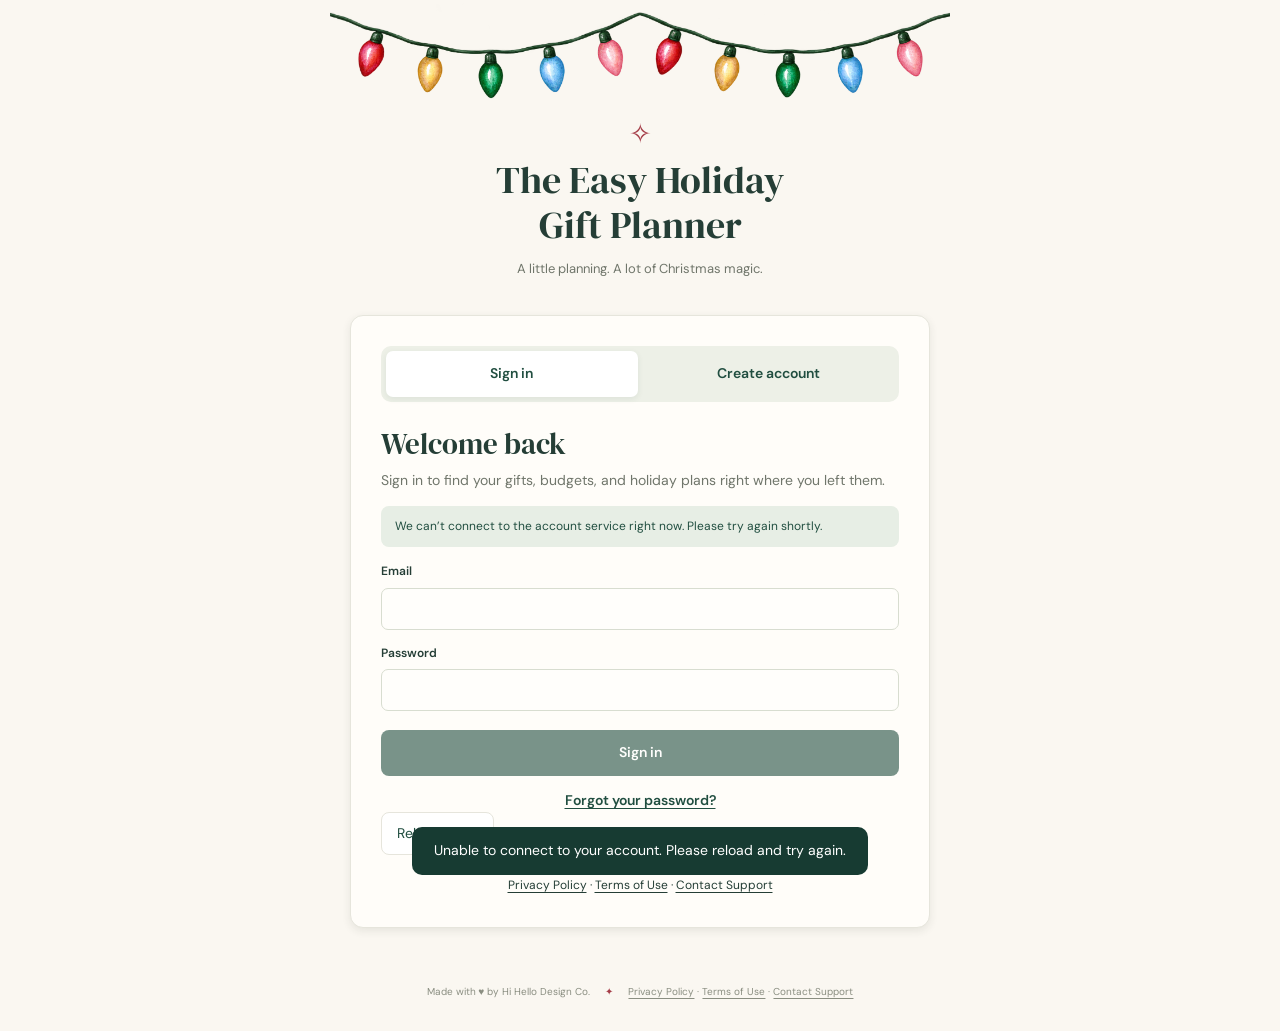
==== index.html @ e1083a90 "Add files via upload" ====
<!doctype html>
<html lang="en"><head><meta charset="utf-8"><meta name="viewport" content="width=device-width,initial-scale=1"><meta name="theme-color" content="#214e40"><meta name="description" content="A little planning. A lot of Christmas magic. Your gifts, holiday budget, and wrapping plans in one beautiful place."><title>The Easy Holiday Gift Planner</title><link rel="stylesheet" href="style.css"><script src="config.js"></script><script src="model.js"></script><script src="app.js" defer></script></head><body class="auth-locked">
<a class="skip" href="#main">Skip to content</a><aside id="sidebar"><a class="brand" href="#dashboard"><span class="brand-icon">✧</span><span class="brand-name">The Easy Holiday<br><b>Gift Planner</b></span></a><nav aria-label="Main navigation"><a href="#dashboard" data-page="dashboard"><img class="nav-icon" src="assets/dashboard-icon.png" alt="" aria-hidden="true"> Dashboard</a><a href="#gifts" data-page="gifts"><img class="nav-icon" src="assets/gift-log.png" alt="" aria-hidden="true"> Gift log <small id="gift-count"></small></a><a href="#setup" data-page="setup"><img class="nav-icon" src="assets/setup-icon.png" alt="" aria-hidden="true"> Setup & budget</a><a href="#account" data-page="account"><img class="nav-icon" src="assets/account-icon.png" alt="" aria-hidden="true"> Account & backups</a></nav><div class="sidebar-note"><span>✶</span><p>More thoughtful giving.<br>Less last-minute rushing.</p></div><div class="save-state" id="save-state" role="status">Opening your planner…</div><div class="side-bottom">Made for a little peace & joy.</div></aside>
<div class="shell"><header class="topbar"><div><span class="eyebrow">YOUR COZY CHRISTMAS COMPANION</span><span id="mode-pill" class="pill"></span></div><button class="primary" data-action="add">＋ Add a gift</button></header><main id="main" tabindex="-1"></main><footer>Made with ♥ by Hi Hello Design Co. <span>✦</span> <a href="#privacy" data-legal="privacy">Privacy Policy</a> · <a href="#terms" data-legal="terms">Terms of Use</a> · <a href="mailto:nichole@hihellodesign.com">Contact Support</a></footer></div>
<dialog id="gift-dialog"><form id="gift-form"><div class="modal-head"><div><span class="eyebrow">SOMETHING JUST FOR THEM</span><h2 id="gift-title">Add a Gift</h2></div><button type="button" class="icon-button" data-close aria-label="Close gift form">×</button></div><input type="hidden" name="id"><div class="form-grid"><label>Recipient name<input name="recipient" required maxlength="100" placeholder="Who is it for?" autocomplete="off"></label><label>Category<select name="category" required></select></label><label class="wide">Gift<input name="name" required maxlength="200" placeholder="A thoughtful little something…"></label><label>Gift type<select name="type"><option value="gift">Present</option><option value="stocking">Stocking stuffer</option></select></label><label>Buy by (optional)<input type="date" name="buyBy"></label><label>Gift cost ($)<input type="number" name="cost" min="0" max="1000000" step="0.01" placeholder="Not priced yet"></label><label>Shipping cost ($)<input type="number" name="shipping" min="0" max="1000000" step="0.01" value="0"></label><label>Delivery option<select name="delivery"><option value="in-person">In-person</option><option value="shipped">Shipped</option></select></label><label>Gift status<select name="status"><option value="not wrapped">Not wrapped</option><option value="wrapped">Wrapped</option><option value="shipped">Shipped</option></select></label><label class="check-label wide"><input type="checkbox" name="purchased"> Purchased <span>Count this gift and its shipping cost in spending.</span></label><label class="wide">Recipient address<textarea name="address" rows="2" maxlength="1000" placeholder="Mailing address, if shipping"></textarea></label><label class="wide">Product or tracking link<input type="url" name="link" placeholder="https://example.com/item" pattern="https?://.+" title="Enter a complete http:// or https:// link" maxlength="2000"></label><label class="wide">Notes<textarea name="notes" rows="2" maxlength="2000" placeholder="Size, favorite color, hiding spot…"></textarea></label></div><p id="gift-error" role="alert" class="error"></p><div class="modal-footer"><button type="button" class="ghost" data-close>Cancel</button><button class="primary" type="submit">Save gift</button></div></form></dialog>
<dialog id="category-dialog"><form id="category-delete-form"><h2>Move gifts before deleting</h2><p id="category-delete-message"></p><label>Move these gifts to<select id="category-reassign" required></select></label><div class="modal-footer"><button type="button" class="ghost" data-close>Cancel</button><button type="submit" class="danger">Move gifts & delete category</button></div></form></dialog><dialog id="password-dialog"><form id="password-form"><h2>A fresh password</h2><label>New password<input type="password" name="password" autocomplete="new-password" minlength="8" required></label><p id="password-error" class="error" role="alert"></p><div class="modal-footer"><button class="primary" type="submit">Update password</button></div></form></dialog><div id="toast" role="status"></div><input type="file" id="restore-file" accept="application/json,.json" hidden>
</body></html>
---- style.css ----
@import url('https://fonts.googleapis.com/css2?family=DM+Sans:wght@400;500;600;700&family=DM+Serif+Display:ital@0;1&family=Sacramento&display=swap');
:root{--green:#214e40;--deep:#173b32;--red:#a53d48;--sage:#e7eee5;--cream:#faf7f1;--ink:#253e36;--muted:#70766b;--border:#e6e5dc;--blush:#f5e8e5;--gold:#ad7b30}*{box-sizing:border-box}body{margin:0;background:var(--cream);color:var(--ink);font:14px/1.55 'DM Sans',sans-serif}button,input,select,textarea{font:inherit}button,a,input,select,textarea{touch-action:manipulation}button{cursor:pointer}a{color:var(--green)}button:disabled{opacity:.6;cursor:wait}button:focus-visible,a:focus-visible,input:focus-visible,select:focus-visible,textarea:focus-visible{outline:3px solid #ae7d38;outline-offset:3px}h1,h2,h3,p{margin-top:0}h1,h2,h3{font-family:'DM Serif Display',Georgia,serif;font-weight:400;line-height:1.2}h1{font-size:40px;margin-bottom:10px}h2{font-size:25px;margin-bottom:8px}h3{font-size:20px;margin-bottom:5px}small,.muted{color:var(--muted)}.eyebrow,.side-label{font-size:10px;letter-spacing:1.8px;font-weight:700}.eyebrow{color:var(--muted)}#sidebar{position:fixed;inset:0 auto 0 0;width:236px;padding:36px 22px 20px;background:#f0f1e9;border-right:1px solid #dedfd3;display:flex;flex-direction:column;z-index:10}.brand{text-decoration:none;display:flex;align-items:center;gap:10px;line-height:1.2;font-size:14px}.brand b{font-family:'DM Serif Display',Georgia,serif;font-size:28px;font-weight:400}.brand-icon{font-size:45px;color:var(--red)}.side-label{color:#899080;margin:46px 12px 14px;font-size:9px}nav{display:grid;gap:7px}nav a{display:flex;align-items:center;gap:12px;padding:13px 14px;border-radius:9px;text-decoration:none;font-size:13px}nav a.active{background:var(--green);color:#fff;box-shadow:0 4px 12px #214e4012}nav a span{font-size:20px;line-height:1}nav small{margin-left:auto;color:inherit;background:#ffffff20;border-radius:5px;padding:0 5px}.sidebar-note{margin:auto 8px 35px;text-align:center;color:#6e7866;font:italic 17px Georgia,serif}.sidebar-note>span{color:var(--red);font-size:40px;display:block;margin-bottom:14px}.sidebar-note p{line-height:1.8}.save-state{padding:10px;background:#fff9;border:1px solid var(--border);border-radius:8px;font-size:11px}.side-bottom{text-align:center;font-size:10px;color:var(--muted);margin-top:18px}.shell{margin-left:236px;max-width:1800px}.topbar{display:flex;align-items:center;justify-content:space-between;padding:22px 40px;border-bottom:1px solid var(--border);background:#fff9;gap:12px}.topbar>div{display:flex;gap:16px;align-items:center}.pill{font-size:10px;padding:4px 9px;border-radius:20px;background:var(--sage);white-space:nowrap}button.primary,.primary{border:0;background:var(--green);color:white;padding:12px 19px;border-radius:8px;font-weight:600}.primary:hover{background:var(--deep)}button.ghost{background:white;border:1px solid var(--border);border-radius:8px;padding:10px 15px;color:var(--green)}button.danger{background:var(--red);color:white;border:0;border-radius:8px;padding:10px 15px}.icon-button{border:0;background:transparent;font-size:24px;color:var(--muted);padding:2px 8px}.small-button{font-size:12px;padding:7px 11px!important}.link-button{padding:0;border:0;background:transparent;color:var(--green);font-weight:600;text-decoration:underline;text-underline-offset:3px}main{padding:25px 40px 15px;min-height:80vh}.hero{height:215px;position:relative;display:flex;align-items:center;justify-content:center;text-align:center;border-bottom:1px solid #d8dece;margin:-6px -15px 25px;overflow:hidden}.hero img{position:absolute;inset:0;width:100%;height:100%;object-fit:fill;pointer-events:none}.hero-copy{position:relative;background:#faf7f1d9;padding:8px 20px;border-radius:80px;max-width:60%}.hero h1{font-family:Sacramento,cursive;font-size:57px;margin:0;color:#8f303d;line-height:1.15}.hero p{font-size:12px;margin:5px 0}.welcome{display:flex;justify-content:space-between;align-items:center;margin-bottom:20px;gap:16px}.welcome h2{margin:0}.welcome p{font-size:12px;margin:5px 0 0}.countdown{border:1px solid #e5d8c3;border-radius:9px;padding:9px 14px;display:flex;gap:12px;align-items:center;background:#fffbf1;min-width:215px}.countdown .number{font:36px 'DM Serif Display',serif;color:var(--red);line-height:1}.countdown small{font-size:10px}.countdown b{display:block;font-size:11px}.countdown-progress{height:4px;background:#e7e1d3;margin-top:5px;border-radius:3px;overflow:hidden}.countdown-progress span{display:block;height:100%;background:var(--red)}.stats{display:grid;grid-template-columns:1.45fr 1fr 1fr;gap:16px;margin-bottom:20px}.card{background:#fffdf9;border:1px solid var(--border);border-radius:13px;padding:23px;box-shadow:0 3px 8px #273a2718}.budget-card{background:var(--green);color:#fff;position:relative;overflow:hidden}.budget-card .eyebrow{color:#d4dfd2}.budget-card .value{font:47px 'DM Serif Display',serif;margin:11px 0 2px}.budget-card small{color:#d3dfd3;font-size:11px}.budget-card:after{content:'✧';font:140px Georgia;color:#ffffff10;position:absolute;right:8px;top:0}.budget-card.over{background:#8e3945}.stat-top{display:flex;justify-content:space-between;align-items:center;margin-bottom:15px}.stat-icon{color:var(--red);font-size:26px}.stat-num{font:34px 'DM Serif Display',serif}.stat-num small{font:13px 'DM Sans',sans-serif}.progress{height:7px;border-radius:20px;overflow:hidden;background:#eceee5;margin:12px 0}.progress>span{display:block;height:100%;background:#839c7d;border-radius:20px}.stat-split{display:flex;justify-content:space-between;gap:8px;font-size:11px}.ready-numbers{display:flex;gap:30px}.ready-numbers b{font:27px 'DM Serif Display',serif;display:block}.ready-numbers small{font-size:10px}.grid{display:grid;grid-template-columns:1.25fr 1fr;gap:20px}.section-head{display:flex;align-items:center;justify-content:space-between;gap:10px;margin-bottom:18px}.section-head p{margin:5px 0 0;font-size:11px;color:var(--muted)}.section-head h2{font-size:23px;margin:0}.badge{background:var(--sage);border-radius:20px;padding:4px 10px;font-size:11px;white-space:nowrap}.budget-line{margin:17px 0}.budget-line>div{display:flex;justify-content:space-between;gap:8px;font-size:12px}.budget-line .progress{margin:8px 0 3px;height:6px}.budget-line small{font-size:10px}.over-text{color:#a43543!important}.legend{display:flex;gap:20px;font-size:10px;color:var(--muted)}.dot{display:inline-block;width:7px;height:7px;border-radius:50%;background:#839c7d;margin-right:5px}.callout{border-radius:8px;background:#f4ede0;color:#7e602f;padding:11px 14px;font-size:12px;margin:15px 0;overflow-wrap:anywhere}.callout.error{background:#f7e7e6;color:#993644}.callout.info{background:var(--sage);color:var(--green)}.recipient-row{display:flex;align-items:center;gap:12px;padding:13px 0;border-bottom:1px solid #eeeae0}.recipient-row:last-child{border-bottom:0}.avatar{width:33px;height:33px;border-radius:50%;background:#edeede;display:grid;place-items:center;color:#71795f;font-family:Georgia;font-size:16px;flex-shrink:0}.recipient-info{flex:1;min-width:0}.recipient-info b{display:block;font-size:12px}.recipient-info small{display:block;font-size:10px;overflow-wrap:anywhere}.recipient-row button{background:#f3f0e8;border:0;color:var(--green);font-size:10px;padding:7px 10px;border-radius:6px}.task-card{background:#fbf1ed}.task-card .avatar{background:#efdfd6;color:var(--red)}.empty{text-align:center;padding:28px 10px;color:var(--muted);font-size:12px}.empty>span{display:block;font-size:30px;color:#8aa286;margin-bottom:8px}.full{grid-column:1/-1}.info-strip{display:flex;gap:12px;margin:18px 0;align-items:center;color:var(--muted);font-size:11px}.page-heading{display:flex;justify-content:space-between;align-items:center;margin:15px 0 28px}.page-heading p{color:var(--muted);margin:6px 0}.page-heading h1{font-size:35px;margin:0}.toolbar{display:flex;gap:10px;align-items:center;flex-wrap:wrap;margin-bottom:20px}.toolbar input{flex:1;min-width:160px}.toolbar select{width:auto}.table-wrap{overflow:auto;border:1px solid var(--border);border-radius:10px}table{width:100%;border-collapse:collapse;font-size:12px;background:#fffdf9}th{text-align:left;padding:13px 12px;background:#e8ede3;color:var(--green);white-space:nowrap;font-size:10px;letter-spacing:.5px;text-transform:uppercase}td{padding:14px 12px;border-top:1px solid #eeeae2;vertical-align:middle}td:nth-child(3){min-width:150px}td .sub{display:block;font-size:10px;color:var(--muted)}td select{font-size:11px;padding:6px;min-width:100px;width:auto;background:#f1f3ea}td input[type=checkbox]{width:19px;height:19px}td .recipient{font-weight:600}td:last-child{white-space:nowrap}.gift-name{display:block;font-weight:500}.cell-note{max-width:180px;display:block;overflow-wrap:anywhere;font-size:11px}input,select,textarea{border:1px solid #d8ddd0;background:#fffefb;border-radius:7px;color:var(--ink);padding:10px 11px;width:100%;min-height:42px}textarea{resize:vertical}input[type=checkbox]{width:17px;min-height:auto;height:17px;accent-color:var(--green);cursor:pointer}label{display:block;font-size:12px;font-weight:600}label input,label select,label textarea{margin-top:7px;font-weight:400}.setup-grid{display:grid;grid-template-columns:1fr 1.5fr;gap:22px}.form-grid{display:grid;grid-template-columns:1fr 1fr;gap:17px}.wide{grid-column:1/-1}.stack{display:grid;gap:20px}.category-row{display:grid;grid-template-columns:1fr 115px 35px;gap:8px;margin:12px 0;align-items:end}.category-row input{min-width:0}.category-row button{align-self:center;margin-top:18px}.allocation{padding:15px;background:var(--sage);border-radius:8px;margin:20px 0;font-size:12px}.allocation.warn{background:#f8ecdf;color:#88612e}.actions{display:flex;gap:10px;flex-wrap:wrap}.settings-card{max-width:760px;margin-bottom:22px}.account-label{display:block;word-break:break-all}footer{padding:30px 40px;font-size:10px;color:#8a8e81;text-align:center}footer span{margin:0 12px;color:var(--red)}dialog{border:0;border-radius:16px;background:var(--cream);color:var(--ink);padding:28px;width:min(680px,94vw);max-height:90dvh;box-shadow:0 24px 90px #10291d44}dialog::backdrop{background:#183b3266;backdrop-filter:blur(4px)}.modal-head{display:flex;align-items:center;justify-content:space-between;margin-bottom:20px}.modal-head h2{margin:5px 0;font-size:30px}.modal-footer{display:flex;justify-content:flex-end;gap:10px;margin-top:22px}.check-label{display:flex;align-items:center;gap:9px;padding:9px;background:var(--sage);border-radius:8px}.check-label input{margin:0}.check-label span{font-size:10px;font-weight:400}.error{color:var(--red)}#toast{position:fixed;bottom:25px;left:50%;transform:translate(-50%,20px);opacity:0;pointer-events:none;transition:.2s;background:var(--deep);color:white;padding:13px 22px;border-radius:10px;z-index:30;max-width:90vw}#toast.show{opacity:1;transform:translate(-50%,0)}.skip{position:fixed;top:-100px;left:10px;z-index:100;background:white;padding:10px}.skip:focus{top:10px}.sample-banner{background:#f4eddf;border:1px dashed #d9c89d;padding:10px 15px;border-radius:9px;font-size:11px;display:flex;align-items:center;justify-content:space-between;gap:14px;margin-bottom:20px}.auth-form{display:grid;gap:14px;max-width:420px}.notes-field{font:italic 16px/1.8 Georgia,serif;background:#fffaf4;border-color:#e9ded0}.list-scroll{max-height:365px;overflow:auto}.pill-status{font-size:10px;padding:4px 8px;background:var(--sage);border-radius:12px}.quick-filters{display:flex;gap:6px;flex-wrap:wrap}.quick-filters button{background:white;border:1px solid var(--border);border-radius:20px;padding:6px 12px;font-size:11px;color:var(--ink)}.quick-filters button.selected{background:var(--green);color:white}.link-cell{white-space:nowrap}.mobile-label{display:none}
@media(min-width:1500px){main{padding:30px 60px}.hero{height:250px}.hero h1{font-size:65px}.card{padding:27px}.grid{gap:24px}}
@media(max-width:1150px){#sidebar{width:200px;padding:30px 14px}.shell{margin-left:200px}.brand b{font-size:24px}main{padding:20px 23px}.topbar{padding:18px 23px}.topbar .eyebrow{display:none}.hero h1{font-size:46px}.hero-copy{max-width:62%}.hero{height:180px}.stats{gap:12px}.card{padding:18px}.budget-card .value{font-size:39px}.grid{grid-template-columns:1fr 1fr}.stat-num{font-size:29px}.setup-grid{grid-template-columns:1fr}}
@media(max-width:760px){#sidebar{position:sticky;top:0;width:100%;height:auto;padding:8px 14px;border-right:0;border-bottom:1px solid var(--border);display:block}.brand{display:none}.side-label,.sidebar-note,.side-bottom,.save-state{display:none}nav{display:flex;justify-content:space-around;gap:3px}nav a{padding:9px 8px;font-size:10px;border-radius:7px;display:flex;flex-direction:column;gap:5px;flex:1;text-align:center;line-height:1.2}nav a span{font-size:19px}nav small{display:none}.shell{margin:0}.topbar{padding:12px 18px}.topbar .primary{padding:9px 12px;font-size:12px}main{padding:16px}.hero{height:150px;margin:-4px -5px 18px}.hero h1{font-size:34px}.hero-copy{max-width:65%;padding:8px 10px}.hero p{font-size:9px}.hero img{object-fit:cover}.welcome{align-items:flex-start}.welcome h2{font-size:23px}.welcome p{font-size:10px}.countdown{min-width:140px;padding:8px;gap:8px}.countdown .number{font-size:29px}.countdown b{font-size:9px}.countdown small{font-size:9px}.stats{grid-template-columns:1fr 1fr;gap:12px}.budget-card{grid-column:1/-1}.budget-card .value{font-size:48px}.stat-top{margin-bottom:9px}.stat-top .eyebrow{font-size:9px;letter-spacing:1px}.stat-num{font-size:30px}.ready-numbers{gap:17px}.grid{grid-template-columns:1fr;gap:16px}.card{padding:19px}.section-head h2{font-size:23px}.page-heading h1{font-size:30px}.page-heading{margin:8px 0 20px}.page-heading p{font-size:12px}.sample-banner{align-items:flex-start;font-size:10px}.setup-grid{gap:16px}.category-row{grid-template-columns:1fr 95px 30px}.form-grid{gap:12px}.check-label{flex-wrap:wrap}.check-label span{width:100%;padding-left:25px}dialog{padding:22px 18px}.toolbar>select{flex:1;width:100%}.toolbar input{width:100%;flex-basis:100%}table,tbody{display:block}thead{display:none}tr{display:grid;grid-template-columns:1fr 1fr;border:1px solid var(--border);border-radius:12px;margin-bottom:14px;background:#fffdf9;overflow:hidden}td{display:block;border:0;padding:9px 13px;min-width:0!important}td:before{content:attr(data-label);display:block;font-size:9px;text-transform:uppercase;letter-spacing:.8px;color:var(--muted);margin-bottom:4px}td:nth-child(1),td:nth-child(3){grid-column:1/-1}.table-wrap{border:0;border-radius:0;overflow:visible}table{background:transparent}td:nth-child(1){background:var(--sage)}td:nth-child(3){font-size:16px}td:last-child{grid-column:1/-1;text-align:right;background:#f8f5ed}.cell-note{max-width:none}.list-scroll{max-height:330px}footer{padding:22px 15px;font-size:9px}.info-strip{font-size:10px}.form-grid .wide{grid-column:1/-1}.form-grid>label{min-width:0}}
@media(prefers-reduced-motion:reduce){*{transition:none!important;scroll-behavior:auto!important}}

/* Custom artwork and readable desktop dashboard typography. */
.nav-icon{display:block;width:26px;height:26px;object-fit:contain;flex-shrink:0}
nav a.active .nav-icon{filter:brightness(0) invert(1)}
.dashboard-icon{display:block;width:50px;height:50px;object-fit:contain;flex-shrink:0}
.stat-top{gap:12px}.stats>.card{min-width:0}.stat-top .eyebrow{min-width:0}
@media(min-width:1000px){
 nav a{font-size:15px;padding:14px 12px;gap:11px}
 body[data-page="dashboard"] main{font-size:16px}
 body[data-page="dashboard"] .eyebrow{font-size:12px;letter-spacing:1.3px}
 body[data-page="dashboard"] .hero p{font-size:15px}
 body[data-page="dashboard"] .welcome h2{font-size:30px}
 body[data-page="dashboard"] .welcome p{font-size:14px}
 body[data-page="dashboard"] .countdown{min-width:250px;padding:12px 16px}
 body[data-page="dashboard"] .countdown .number{font-size:42px}
 body[data-page="dashboard"] .countdown b{font-size:14px}
 body[data-page="dashboard"] .countdown small{font-size:12px}
 body[data-page="dashboard"] .stats{grid-template-columns:minmax(0,1.45fr) minmax(0,1fr) minmax(0,1fr)}
 body[data-page="dashboard"] .budget-card .value{font-size:52px}
 body[data-page="dashboard"] .budget-card small{font-size:14px;line-height:1.6}
 body[data-page="dashboard"] .stat-num{font-size:40px}
 body[data-page="dashboard"] .stat-num small{font-size:15px}
 body[data-page="dashboard"] .stats>.card>small{font-size:14px;line-height:1.5}
 body[data-page="dashboard"] .stat-split{font-size:14px;flex-wrap:wrap}
 body[data-page="dashboard"] .ready-numbers{gap:15px}
 body[data-page="dashboard"] .ready-numbers>div{min-width:0;flex:1}
 body[data-page="dashboard"] .ready-numbers b{font-size:32px}
 body[data-page="dashboard"] .ready-numbers small{font-size:13px;line-height:1.5}
 body[data-page="dashboard"] .section-head{align-items:flex-start}
 body[data-page="dashboard"] .section-head h2{font-size:27px}
 body[data-page="dashboard"] .section-head p{font-size:14px;line-height:1.6}
 body[data-page="dashboard"] .section-head .link-button{font-size:14px;white-space:nowrap}
 body[data-page="dashboard"] .badge{font-size:13px}
 body[data-page="dashboard"] .budget-line{margin:21px 0}
 body[data-page="dashboard"] .budget-line>div{font-size:15px;flex-wrap:wrap}
 body[data-page="dashboard"] .budget-line small{font-size:13px}
 body[data-page="dashboard"] .legend{font-size:12px}
 body[data-page="dashboard"] .callout{font-size:14px;line-height:1.7}
 body[data-page="dashboard"] .recipient-info b{font-size:16px}
 body[data-page="dashboard"] .recipient-info small{font-size:14px;line-height:1.6}
 body[data-page="dashboard"] .recipient-row{padding:16px 0;align-items:flex-start}
 body[data-page="dashboard"] .recipient-row button{font-size:13px;padding:8px 12px;flex-shrink:0}
 body[data-page="dashboard"] .avatar{width:39px;height:39px;font-size:19px}
 body[data-page="dashboard"] .notes-field{font-size:19px}
 body[data-page="dashboard"] .info-strip{font-size:13px;line-height:1.6}
 body[data-page="dashboard"] .empty{font-size:15px}
 body[data-page="dashboard"] .list-scroll{max-height:430px}
 body[data-page="dashboard"] .sample-banner{font-size:13px}
}
@media(max-width:760px){.nav-icon{width:23px;height:23px}.dashboard-icon{width:39px;height:39px}.stat-top{gap:7px}}

/* Stocking summaries share existing budgets; desktop menu size is explicit. */
@media(min-width:761px){nav a{font-size:13px}}
.stocking-section{margin:22px 0}.stocking-grid{display:grid;grid-template-columns:repeat(3,minmax(0,1fr));gap:16px}.stocking-card{padding:20px;border:1px solid #ead9d3;background:#fcf3ef;border-radius:11px;min-width:0}.stocking-heading{display:flex;align-items:center;justify-content:space-between;gap:10px;margin-bottom:15px}.stocking-heading h3{font-size:24px;overflow-wrap:anywhere}.stocking-card p{font-size:14px;margin-bottom:8px}.stock-money{margin:13px 0 5px;font-size:14px}.stock-money b{font:26px 'DM Serif Display',serif}.stocking-card small{font-size:13px;display:block}.stocking-card .actions{margin-top:16px}.stock-filled{background:#d9e7d3;color:#214e40}.stock-hint{margin-top:9px;color:#7e756a}.stock-budget-list{margin:18px 0}.stock-budget-row{display:flex;align-items:center;gap:14px;padding:12px 0;border-bottom:1px solid var(--border)}.stock-budget-row>div{flex:1}.stock-budget-row small{display:block;font-size:12px}.stock-budget-form{display:grid;grid-template-columns:1fr 160px auto;gap:15px;align-items:end}.stock-budget-form button{min-height:43px}button:disabled{cursor:not-allowed}
@media(max-width:1150px){.stocking-grid{grid-template-columns:repeat(2,minmax(0,1fr))}.stock-budget-form{grid-template-columns:1fr 1fr}.stock-budget-form button{grid-column:1/-1}}
@media(max-width:760px){.stocking-grid{grid-template-columns:1fr}.stocking-section>.section-head{align-items:flex-start;flex-wrap:wrap}.stock-budget-row{flex-wrap:wrap}.stock-budget-row>div{flex-basis:50%}.stock-budget-form{grid-template-columns:1fr}.stocking-card{padding:18px}}

/* A temporary shopping calculation, visually attached to remaining budget. */
.quick-calculator{position:relative;z-index:1;margin-top:18px;padding:15px;background:#ffffff14;border:1px solid #ffffff38;border-radius:9px;color:#fff}
.calculator-heading{display:flex;justify-content:space-between;gap:12px;align-items:center;margin-bottom:9px}.calculator-heading h3{font-family:'DM Sans',sans-serif;font-size:15px;font-weight:600;margin:0;color:#fff}.calculator-clear{background:transparent;border:0;color:#fff;text-decoration:underline;text-underline-offset:3px;font-size:12px;padding:3px 0}.quick-calculator label{font-size:12px;color:#edf2e7;font-weight:400;line-height:1.5}.quick-calculator input{margin-top:7px;background:#fffdf8;color:var(--green);font-size:17px;min-height:42px;padding:8px 10px}.quick-calculator output{display:block;font-weight:600;font-size:14px;line-height:1.5;margin-top:10px;color:white}.quick-calculator p{font-size:11px;line-height:1.5;color:#e0e8da;margin:7px 0 0}.budget-card:after{pointer-events:none}
@media(min-width:1000px){.quick-calculator label{font-size:13px}.quick-calculator output{font-size:15px}.quick-calculator p{font-size:12px}}

.quick-calculator summary{cursor:pointer;font-size:15px;font-weight:600}.quick-calculator summary span{font-size:11px;font-weight:400;margin-left:8px;color:#e0e8da}.calculator-content{padding-top:14px}

/* Seamlessly repeated watercolor string lights replace the large header scene. */
.hero.light-header{height:auto;min-height:0;display:block;overflow:hidden;padding:0 0 18px;margin-top:-14px;border-bottom:1px solid var(--border)}
.light-strand{height:104px;width:100%;background-image:url('assets/christmas-lights.png');background-repeat:repeat-x;background-size:620px auto;background-position:left -48px;pointer-events:none}
.light-header .hero-copy{max-width:100%;background:transparent;padding:5px 20px 0;border-radius:0}
.light-header h1{font-size:48px;line-height:1.2;margin:0}
.light-header p{margin:5px 0 0}
@media(min-width:1500px){.light-header h1{font-size:54px}}
@media(max-width:760px){.hero.light-header{padding-bottom:16px;margin-top:-12px}.light-strand{height:77px;background-size:460px auto;background-position:left -36px}.light-header .hero-copy{max-width:100%;padding:5px 12px 0}.light-header h1{font-size:35px}.light-header p{font-size:12px}}

/* Personal welcome replaces the former title and marketing copy. */
.hero.light-header{padding-bottom:0;margin-bottom:24px;border-bottom:0}
.personal-welcome{font-size:34px;line-height:1.25;margin:0;overflow-wrap:anywhere}
.welcome>div:first-child{min-width:0}
@media(max-width:760px){.hero.light-header{padding-bottom:0;margin-bottom:18px}.personal-welcome{font-size:26px}.welcome .countdown{flex-shrink:0}}

/* Planner branding and breathing room after removing the sidebar tagline. */
.brand-name{font-size:13px;line-height:1.35}.brand-name b{font-size:27px}
@media(min-width:761px){#sidebar nav{margin-top:38px}}
@media(min-width:761px) and (max-width:1150px){.brand{gap:7px}.brand-icon{font-size:35px}.brand-name{font-size:12px}.brand-name b{font-size:24px}}

/* Public front door: only authenticated customers see the live planner. */
.auth-locked #sidebar,.auth-locked .topbar{display:none}.auth-locked .shell{margin-left:0;max-width:none}.auth-locked main{max-width:none;padding:0 20px 25px;min-height:85vh}.auth-welcome{max-width:580px;margin:0 auto}.auth-welcome>.light-strand{width:calc(100% + 40px);margin-left:-20px}.auth-brand{text-align:center;padding:9px 0 23px}.auth-brand>span{font-size:27px;color:var(--red)}.auth-brand h1{font-size:38px;margin:3px 0 10px}.auth-brand p{font-size:13px;color:var(--muted)}.auth-card{padding:30px}.auth-card h2{margin-top:25px;font-size:29px}.auth-card .auth-form{max-width:none}.auth-card .auth-form button.primary{margin-top:5px}.auth-card .auth-form small{display:block;font-weight:400;font-size:12px;margin-top:7px}.auth-tabs{display:flex;gap:5px;background:#edf0e7;padding:5px;border-radius:10px}.auth-tabs button{flex:1;border:0;border-radius:7px;background:transparent;padding:12px;color:var(--green);font-weight:600}.auth-tabs button.selected{background:white;box-shadow:0 2px 6px #214e4015}.auth-preview{border-top:1px solid var(--border);padding-top:17px;margin-top:18px;font-size:12px;text-align:center}
@media(max-width:760px){.auth-card{padding:23px}.auth-brand h1{font-size:33px}.auth-locked main{padding-left:15px;padding-right:15px}.auth-card h2{font-size:26px}}

/* Prominent, accessible account creation feedback */
.auth-notice[hidden]{display:none!important}
.auth-notice{display:flex;align-items:flex-start;gap:14px;margin:18px 0 4px;padding:18px;border-radius:12px;border:2px solid;box-shadow:0 4px 14px rgba(0,0,0,.06);line-height:1.5;font-size:14px}
.auth-notice strong,.auth-notice span span{display:block}
.auth-notice strong{font-size:17px;margin-bottom:5px}
.auth-notice-icon{flex:none;display:grid;place-items:center;width:30px;height:30px;border-radius:50%;font-size:19px;font-weight:800}
.auth-notice-error{background:#fff0ee;border-color:#b84239;color:#7f201c}
.auth-notice-error .auth-notice-icon{background:#b84239;color:white}
.auth-notice-success{background:#eaf6ed;border-color:#287348;color:#174e32}
.auth-notice-success .auth-notice-icon{background:#287348;color:white}

/* Launch privacy and account controls */
.legal-links{margin-top:20px;text-align:center;font-size:12px;line-height:1.8}.legal-links a,.legal-page a,footer a{color:inherit;text-decoration:underline;text-underline-offset:3px}.legal-page{max-width:800px;margin:25px auto;line-height:1.75}.legal-page h1{margin-top:20px}.legal-page h2{margin-top:24px}.danger-zone{border:1px solid #bd776e}.danger-zone .danger{background:#a63830;color:white;border-radius:10px;padding:12px 18px;border:0;cursor:pointer}footer{line-height:1.8}footer a{white-space:nowrap}
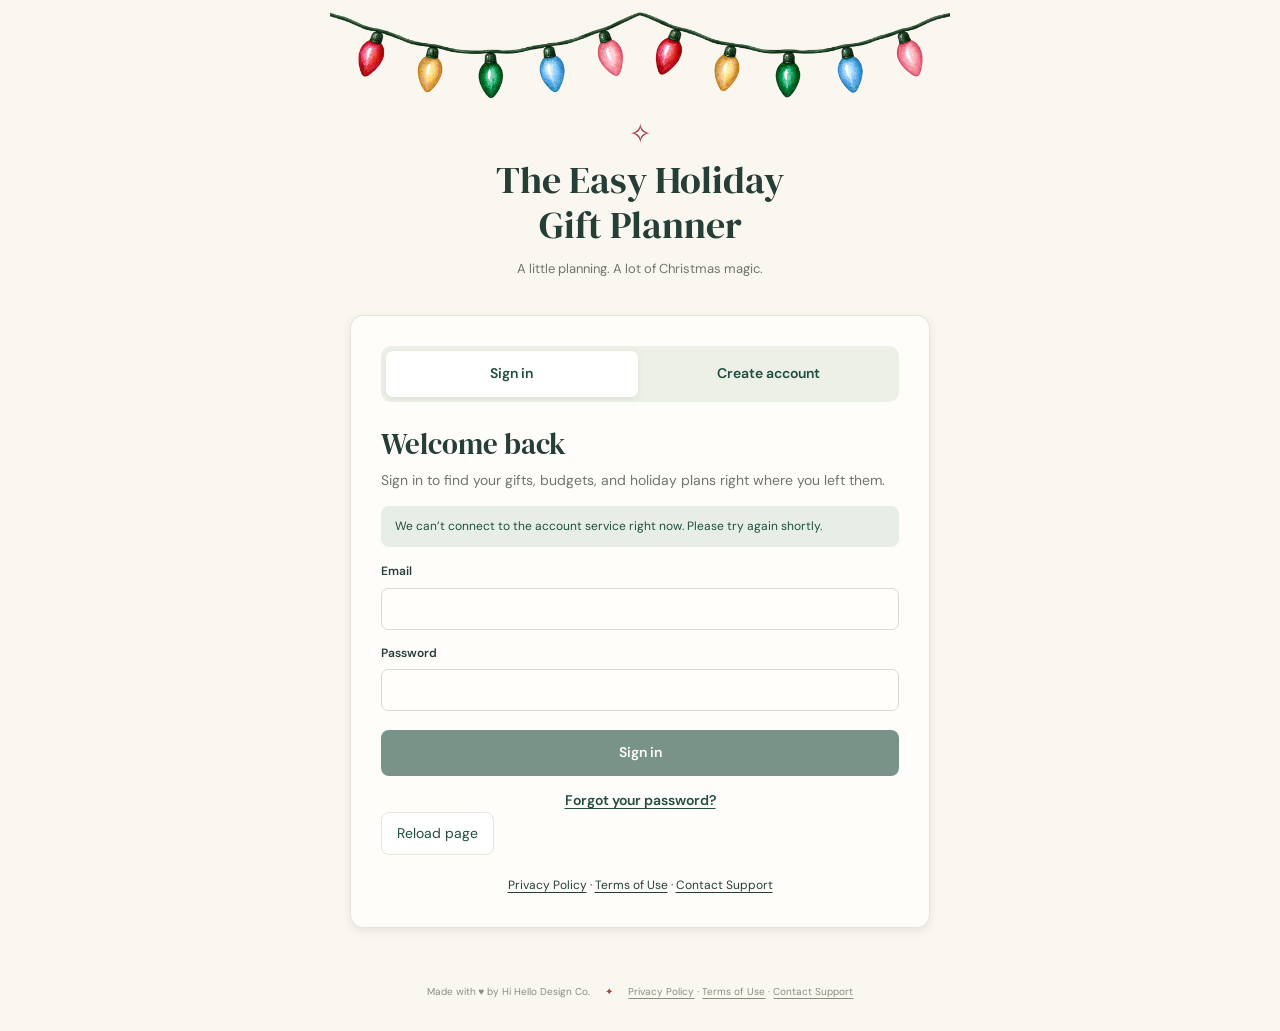
==== commit 8c56ec9e: "Add files via upload" ====
--- a/index.html
+++ b/index.html
@@ -1,7 +1,7 @@
 <!doctype html>
-<html lang="en"><head><meta charset="utf-8"><meta name="viewport" content="width=device-width,initial-scale=1"><meta name="theme-color" content="#214e40"><meta name="description" content="A little planning. A lot of Christmas magic. Your gifts, holiday budget, and wrapping plans in one beautiful place."><title>The Easy Holiday Gift Planner</title><link rel="stylesheet" href="style.css"><script src="config.js"></script><script src="model.js"></script><script src="app.js" defer></script></head><body class="auth-locked">
+<html lang="en"><head><meta charset="utf-8"><meta name="viewport" content="width=device-width,initial-scale=1"><meta name="theme-color" content="#214e40"><meta name="description" content="A little planning. A lot of Christmas magic. Your gifts, holiday budget, and wrapping plans in one beautiful place."><title>The Easy Holiday Gift Planner</title><link rel="manifest" href="manifest.webmanifest"><link rel="apple-touch-icon" href="assets/pwa-icon-192.png"><meta name="apple-mobile-web-app-capable" content="yes"><meta name="apple-mobile-web-app-status-bar-style" content="default"><link rel="stylesheet" href="style.css"><script src="config.js"></script><script src="model.js"></script><script src="app.js" defer></script><script src="pwa-register.js?v=7" defer></script></head><body class="auth-locked">
 <a class="skip" href="#main">Skip to content</a><aside id="sidebar"><a class="brand" href="#dashboard"><span class="brand-icon">✧</span><span class="brand-name">The Easy Holiday<br><b>Gift Planner</b></span></a><nav aria-label="Main navigation"><a href="#dashboard" data-page="dashboard"><img class="nav-icon" src="assets/dashboard-icon.png" alt="" aria-hidden="true"> Dashboard</a><a href="#gifts" data-page="gifts"><img class="nav-icon" src="assets/gift-log.png" alt="" aria-hidden="true"> Gift log <small id="gift-count"></small></a><a href="#setup" data-page="setup"><img class="nav-icon" src="assets/setup-icon.png" alt="" aria-hidden="true"> Setup & budget</a><a href="#account" data-page="account"><img class="nav-icon" src="assets/account-icon.png" alt="" aria-hidden="true"> Account & backups</a></nav><div class="sidebar-note"><span>✶</span><p>More thoughtful giving.<br>Less last-minute rushing.</p></div><div class="save-state" id="save-state" role="status">Opening your planner…</div><div class="side-bottom">Made for a little peace & joy.</div></aside>
-<div class="shell"><header class="topbar"><div><span class="eyebrow">YOUR COZY CHRISTMAS COMPANION</span><span id="mode-pill" class="pill"></span></div><button class="primary" data-action="add">＋ Add a gift</button></header><main id="main" tabindex="-1"></main><footer>Made with ♥ by Hi Hello Design Co. <span>✦</span> <a href="#privacy" data-legal="privacy">Privacy Policy</a> · <a href="#terms" data-legal="terms">Terms of Use</a> · <a href="mailto:nichole@hihellodesign.com">Contact Support</a></footer></div>
-<dialog id="gift-dialog"><form id="gift-form"><div class="modal-head"><div><span class="eyebrow">SOMETHING JUST FOR THEM</span><h2 id="gift-title">Add a Gift</h2></div><button type="button" class="icon-button" data-close aria-label="Close gift form">×</button></div><input type="hidden" name="id"><div class="form-grid"><label>Recipient name<input name="recipient" required maxlength="100" placeholder="Who is it for?" autocomplete="off"></label><label>Category<select name="category" required></select></label><label class="wide">Gift<input name="name" required maxlength="200" placeholder="A thoughtful little something…"></label><label>Gift type<select name="type"><option value="gift">Present</option><option value="stocking">Stocking stuffer</option></select></label><label>Buy by (optional)<input type="date" name="buyBy"></label><label>Gift cost ($)<input type="number" name="cost" min="0" max="1000000" step="0.01" placeholder="Not priced yet"></label><label>Shipping cost ($)<input type="number" name="shipping" min="0" max="1000000" step="0.01" value="0"></label><label>Delivery option<select name="delivery"><option value="in-person">In-person</option><option value="shipped">Shipped</option></select></label><label>Gift status<select name="status"><option value="not wrapped">Not wrapped</option><option value="wrapped">Wrapped</option><option value="shipped">Shipped</option></select></label><label class="check-label wide"><input type="checkbox" name="purchased"> Purchased <span>Count this gift and its shipping cost in spending.</span></label><label class="wide">Recipient address<textarea name="address" rows="2" maxlength="1000" placeholder="Mailing address, if shipping"></textarea></label><label class="wide">Product or tracking link<input type="url" name="link" placeholder="https://example.com/item" pattern="https?://.+" title="Enter a complete http:// or https:// link" maxlength="2000"></label><label class="wide">Notes<textarea name="notes" rows="2" maxlength="2000" placeholder="Size, favorite color, hiding spot…"></textarea></label></div><p id="gift-error" role="alert" class="error"></p><div class="modal-footer"><button type="button" class="ghost" data-close>Cancel</button><button class="primary" type="submit">Save gift</button></div></form></dialog>
+<div class="shell"><header class="topbar"><div><span class="eyebrow">YOUR COZY CHRISTMAS COMPANION</span><span id="mode-pill" class="pill"></span></div><div class="topbar-actions"><button type="button" id="install-app-button" class="install-app-button" hidden>▣ Install App</button><button class="primary" data-action="add">＋ Add a gift</button></div></header><main id="main" tabindex="-1"></main><footer>Made with ♥ by Hi Hello Design Co. <span>✦</span> <a href="#privacy" data-legal="privacy">Privacy Policy</a> · <a href="#terms" data-legal="terms">Terms of Use</a> · <a href="mailto:nichole@hihellodesign.com">Contact Support</a></footer></div>
+<dialog id="install-help-dialog" aria-labelledby="install-help-title"><div class="modal-head"><div><span class="eyebrow">TAKE YOUR PLANNER WITH YOU</span><h2 id="install-help-title">Add to Home Screen</h2></div><button type="button" class="icon-button" id="install-help-close" aria-label="Close instructions">×</button></div><div id="install-help-content"></div><div class="modal-footer"><button type="button" class="primary" id="install-help-done">Got it!</button></div></dialog><dialog id="gift-dialog"><form id="gift-form"><div class="modal-head"><div><span class="eyebrow">SOMETHING JUST FOR THEM</span><h2 id="gift-title">Add a Gift</h2></div><button type="button" class="icon-button" data-close aria-label="Close gift form">×</button></div><input type="hidden" name="id"><div class="form-grid"><label>Recipient name<input name="recipient" required maxlength="100" placeholder="Who is it for?" autocomplete="off"></label><label>Category<select name="category" required></select></label><label class="wide">Gift<input name="name" required maxlength="200" placeholder="A thoughtful little something…"></label><label>Gift type<select name="type"><option value="gift">Present</option><option value="stocking">Stocking stuffer</option></select></label><label>Buy by (optional)<input type="date" name="buyBy"></label><label>Gift cost ($)<input type="number" name="cost" min="0" max="1000000" step="0.01" placeholder="Not priced yet"></label><label>Shipping cost ($)<input type="number" name="shipping" min="0" max="1000000" step="0.01" value="0"></label><label>Delivery option<select name="delivery"><option value="in-person">In-person</option><option value="shipped">Shipped</option></select></label><label>Gift status<select name="status"><option value="not wrapped">Not wrapped</option><option value="wrapped">Wrapped</option><option value="shipped">Shipped</option></select></label><label class="check-label wide"><input type="checkbox" name="purchased"> Purchased <span>Count this gift and its shipping cost in spending.</span></label><label class="wide">Recipient address<textarea name="address" rows="2" maxlength="1000" placeholder="Mailing address, if shipping"></textarea></label><label class="wide">Product or tracking link<input type="url" name="link" placeholder="https://example.com/item" pattern="https?://.+" title="Enter a complete http:// or https:// link" maxlength="2000"></label><label class="wide">Notes<textarea name="notes" rows="2" maxlength="2000" placeholder="Size, favorite color, hiding spot…"></textarea></label></div><p id="gift-error" role="alert" class="error"></p><div class="modal-footer"><button type="button" class="ghost" data-close>Cancel</button><button class="primary" type="submit">Save gift</button></div></form></dialog>
 <dialog id="category-dialog"><form id="category-delete-form"><h2>Move gifts before deleting</h2><p id="category-delete-message"></p><label>Move these gifts to<select id="category-reassign" required></select></label><div class="modal-footer"><button type="button" class="ghost" data-close>Cancel</button><button type="submit" class="danger">Move gifts & delete category</button></div></form></dialog><dialog id="password-dialog"><form id="password-form"><h2>A fresh password</h2><label>New password<input type="password" name="password" autocomplete="new-password" minlength="8" required></label><p id="password-error" class="error" role="alert"></p><div class="modal-footer"><button class="primary" type="submit">Update password</button></div></form></dialog><div id="toast" role="status"></div><input type="file" id="restore-file" accept="application/json,.json" hidden>
 </body></html>
--- a/style.css
+++ b/style.css
@@ -105,3 +105,11 @@
 
 /* Launch privacy and account controls */
 .legal-links{margin-top:20px;text-align:center;font-size:12px;line-height:1.8}.legal-links a,.legal-page a,footer a{color:inherit;text-decoration:underline;text-underline-offset:3px}.legal-page{max-width:800px;margin:25px auto;line-height:1.75}.legal-page h1{margin-top:20px}.legal-page h2{margin-top:24px}.danger-zone{border:1px solid #bd776e}.danger-zone .danger{background:#a63830;color:white;border-radius:10px;padding:12px 18px;border:0;cursor:pointer}footer{line-height:1.8}footer a{white-space:nowrap}
+
+/* Installable PWA action */
+.topbar-actions{display:flex;align-items:center;gap:10px;flex-wrap:wrap;justify-content:flex-end}
+.install-app-button{border:1px solid #a9bba9;background:#edf3e9;color:var(--green);border-radius:8px;padding:11px 15px;font-weight:700;white-space:nowrap}
+.install-app-button:hover{background:#e0ecdc}
+.install-app-button[hidden]{display:none!important}
+.install-steps{padding-left:22px;line-height:1.9}.install-steps li{margin-bottom:9px}.install-note{background:var(--sage);padding:12px;border-radius:9px;font-size:12px}
+@media(max-width:760px){.topbar-actions{gap:6px}.install-app-button{padding:9px 10px;font-size:12px}.topbar{gap:7px}.topbar>div:first-child{min-width:0}.topbar .pill{white-space:normal}}
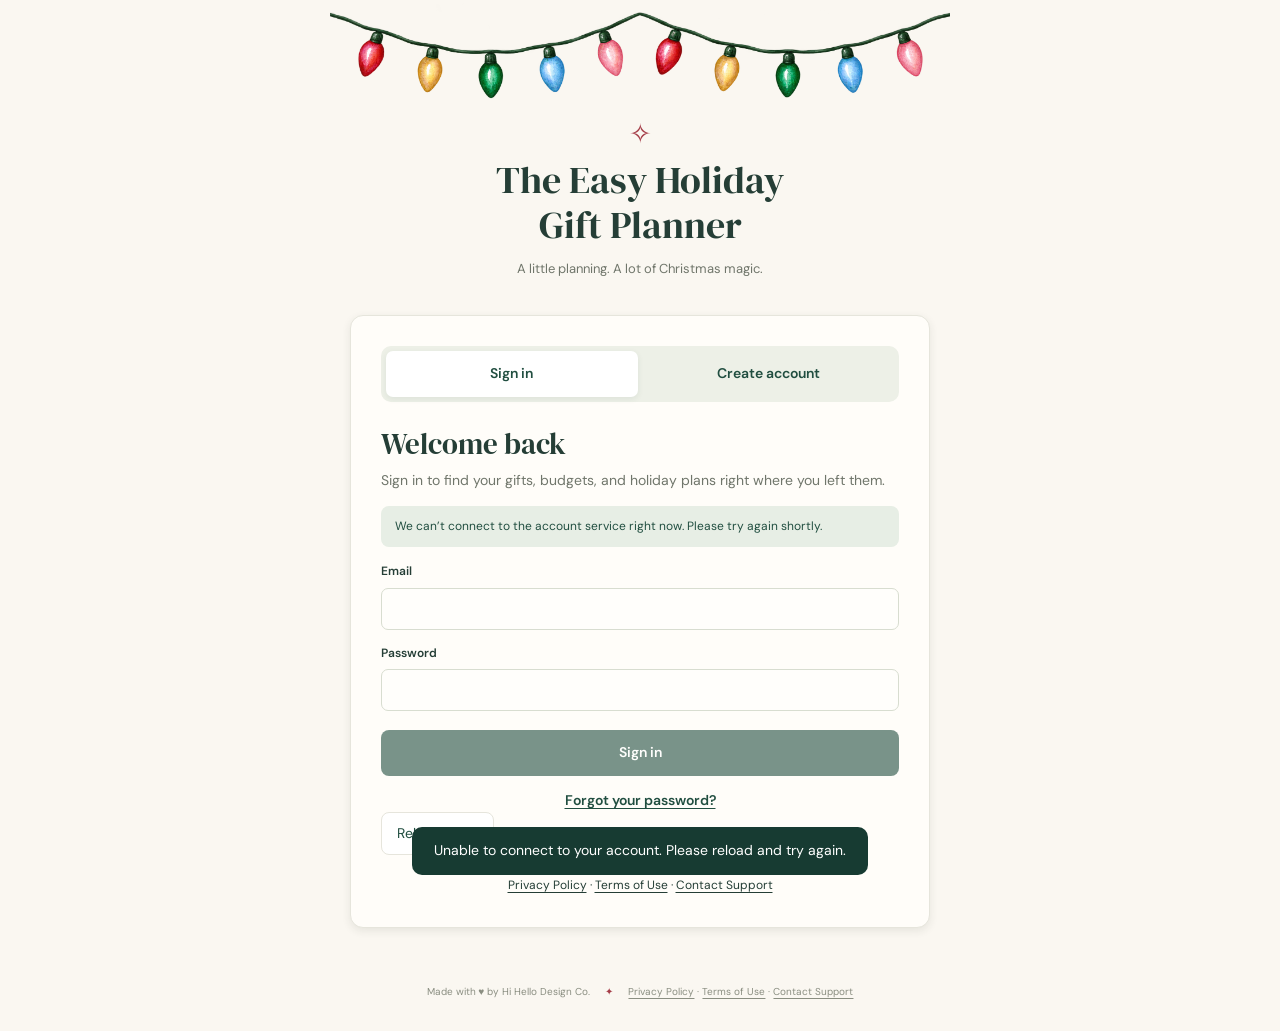
==== commit fd84f416: "Update index.html" ====
--- a/index.html
+++ b/index.html
@@ -1,7 +1,7 @@
 <!doctype html>
 <html lang="en"><head><meta charset="utf-8"><meta name="viewport" content="width=device-width,initial-scale=1"><meta name="theme-color" content="#214e40"><meta name="description" content="A little planning. A lot of Christmas magic. Your gifts, holiday budget, and wrapping plans in one beautiful place."><title>The Easy Holiday Gift Planner</title><link rel="manifest" href="manifest.webmanifest"><link rel="apple-touch-icon" href="assets/pwa-icon-192.png"><meta name="apple-mobile-web-app-capable" content="yes"><meta name="apple-mobile-web-app-status-bar-style" content="default"><link rel="stylesheet" href="style.css"><script src="config.js"></script><script src="model.js"></script><script src="app.js" defer></script><script src="pwa-register.js?v=7" defer></script></head><body class="auth-locked">
 <a class="skip" href="#main">Skip to content</a><aside id="sidebar"><a class="brand" href="#dashboard"><span class="brand-icon">✧</span><span class="brand-name">The Easy Holiday<br><b>Gift Planner</b></span></a><nav aria-label="Main navigation"><a href="#dashboard" data-page="dashboard"><img class="nav-icon" src="assets/dashboard-icon.png" alt="" aria-hidden="true"> Dashboard</a><a href="#gifts" data-page="gifts"><img class="nav-icon" src="assets/gift-log.png" alt="" aria-hidden="true"> Gift log <small id="gift-count"></small></a><a href="#setup" data-page="setup"><img class="nav-icon" src="assets/setup-icon.png" alt="" aria-hidden="true"> Setup & budget</a><a href="#account" data-page="account"><img class="nav-icon" src="assets/account-icon.png" alt="" aria-hidden="true"> Account & backups</a></nav><div class="sidebar-note"><span>✶</span><p>More thoughtful giving.<br>Less last-minute rushing.</p></div><div class="save-state" id="save-state" role="status">Opening your planner…</div><div class="side-bottom">Made for a little peace & joy.</div></aside>
-<div class="shell"><header class="topbar"><div><span class="eyebrow">YOUR COZY CHRISTMAS COMPANION</span><span id="mode-pill" class="pill"></span></div><div class="topbar-actions"><button type="button" id="install-app-button" class="install-app-button" hidden>▣ Install App</button><button class="primary" data-action="add">＋ Add a gift</button></div></header><main id="main" tabindex="-1"></main><footer>Made with ♥ by Hi Hello Design Co. <span>✦</span> <a href="#privacy" data-legal="privacy">Privacy Policy</a> · <a href="#terms" data-legal="terms">Terms of Use</a> · <a href="mailto:nichole@hihellodesign.com">Contact Support</a></footer></div>
+<div class="shell"><header class="topbar"><div><span class="eyebrow">YOUR COZY CHRISTMAS COMPANION</span><span id="mode-pill" class="pill"></span></div><div class="topbar-actions"><button type="button" id="install-app-button" class="install-app-button" hidden>&#11123; Install App</button><button class="primary" data-action="add">＋ Add a gift</button></div></header><main id="main" tabindex="-1"></main><footer>Made with ♥ by Hi Hello Design Co. <span>✦</span> <a href="#privacy" data-legal="privacy">Privacy Policy</a> · <a href="#terms" data-legal="terms">Terms of Use</a> · <a href="mailto:nichole@hihellodesign.com">Contact Support</a></footer></div>
 <dialog id="install-help-dialog" aria-labelledby="install-help-title"><div class="modal-head"><div><span class="eyebrow">TAKE YOUR PLANNER WITH YOU</span><h2 id="install-help-title">Add to Home Screen</h2></div><button type="button" class="icon-button" id="install-help-close" aria-label="Close instructions">×</button></div><div id="install-help-content"></div><div class="modal-footer"><button type="button" class="primary" id="install-help-done">Got it!</button></div></dialog><dialog id="gift-dialog"><form id="gift-form"><div class="modal-head"><div><span class="eyebrow">SOMETHING JUST FOR THEM</span><h2 id="gift-title">Add a Gift</h2></div><button type="button" class="icon-button" data-close aria-label="Close gift form">×</button></div><input type="hidden" name="id"><div class="form-grid"><label>Recipient name<input name="recipient" required maxlength="100" placeholder="Who is it for?" autocomplete="off"></label><label>Category<select name="category" required></select></label><label class="wide">Gift<input name="name" required maxlength="200" placeholder="A thoughtful little something…"></label><label>Gift type<select name="type"><option value="gift">Present</option><option value="stocking">Stocking stuffer</option></select></label><label>Buy by (optional)<input type="date" name="buyBy"></label><label>Gift cost ($)<input type="number" name="cost" min="0" max="1000000" step="0.01" placeholder="Not priced yet"></label><label>Shipping cost ($)<input type="number" name="shipping" min="0" max="1000000" step="0.01" value="0"></label><label>Delivery option<select name="delivery"><option value="in-person">In-person</option><option value="shipped">Shipped</option></select></label><label>Gift status<select name="status"><option value="not wrapped">Not wrapped</option><option value="wrapped">Wrapped</option><option value="shipped">Shipped</option></select></label><label class="check-label wide"><input type="checkbox" name="purchased"> Purchased <span>Count this gift and its shipping cost in spending.</span></label><label class="wide">Recipient address<textarea name="address" rows="2" maxlength="1000" placeholder="Mailing address, if shipping"></textarea></label><label class="wide">Product or tracking link<input type="url" name="link" placeholder="https://example.com/item" pattern="https?://.+" title="Enter a complete http:// or https:// link" maxlength="2000"></label><label class="wide">Notes<textarea name="notes" rows="2" maxlength="2000" placeholder="Size, favorite color, hiding spot…"></textarea></label></div><p id="gift-error" role="alert" class="error"></p><div class="modal-footer"><button type="button" class="ghost" data-close>Cancel</button><button class="primary" type="submit">Save gift</button></div></form></dialog>
 <dialog id="category-dialog"><form id="category-delete-form"><h2>Move gifts before deleting</h2><p id="category-delete-message"></p><label>Move these gifts to<select id="category-reassign" required></select></label><div class="modal-footer"><button type="button" class="ghost" data-close>Cancel</button><button type="submit" class="danger">Move gifts & delete category</button></div></form></dialog><dialog id="password-dialog"><form id="password-form"><h2>A fresh password</h2><label>New password<input type="password" name="password" autocomplete="new-password" minlength="8" required></label><p id="password-error" class="error" role="alert"></p><div class="modal-footer"><button class="primary" type="submit">Update password</button></div></form></dialog><div id="toast" role="status"></div><input type="file" id="restore-file" accept="application/json,.json" hidden>
 </body></html>
